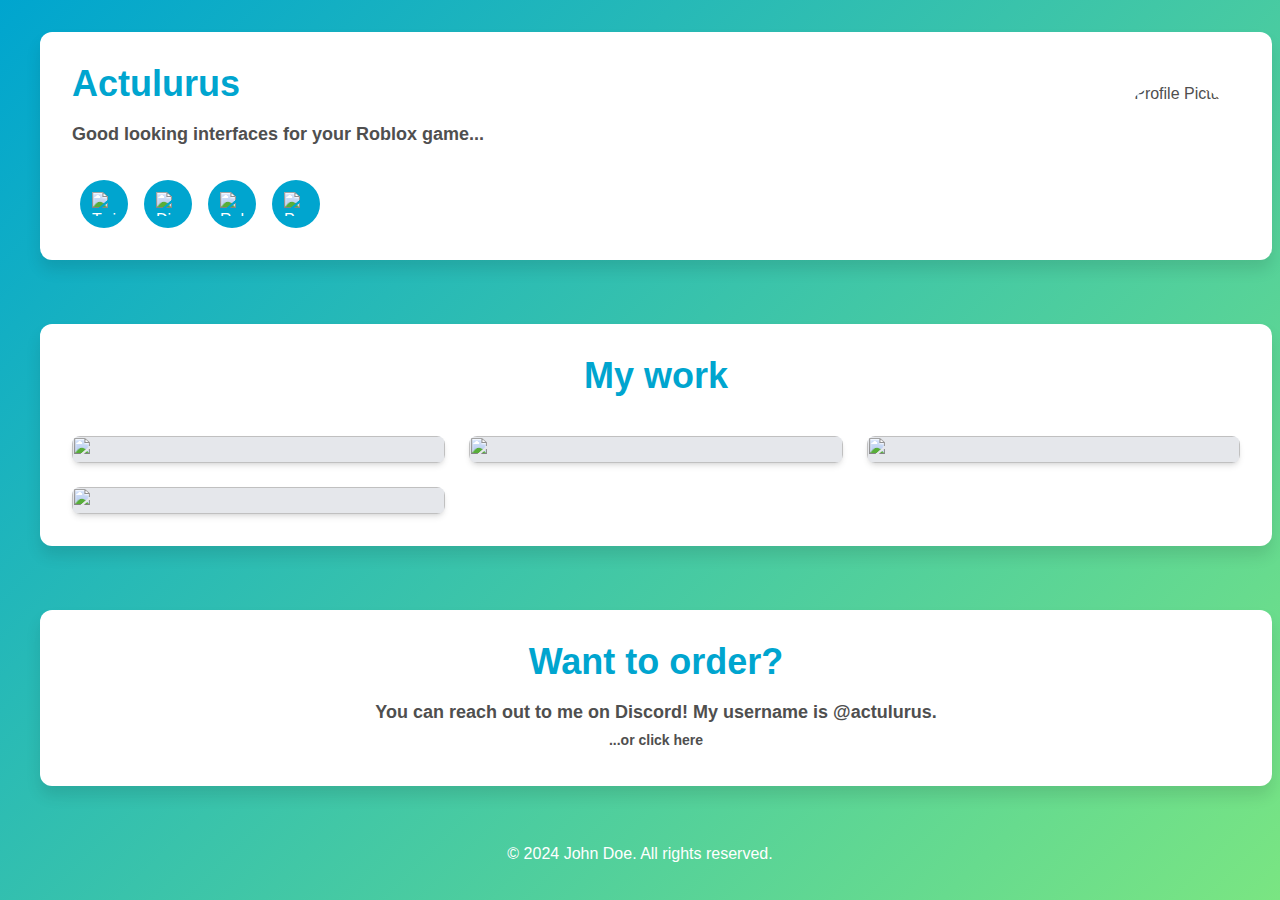
==== src/index.html @ dd12623c "More dynamic grid" ====
<!DOCTYPE html>
<html lang="en">

<head>
    <meta charset="UTF-8">
    <meta name="viewport" content="width=device-width, initial-scale=1.0">
    <title>UI Designer Portfolio</title>
    <!-- <link href="https://cdn.jsdelivr.net/npm/tailwindcss@2.2.19/dist/tailwind.min.css" rel="stylesheet"> -->
    <link href="output.css" rel="stylesheet">
    <style>
        :root {
            --primary-color: #00A5CF;
            --secondary-color: #7AE582;
            --text-color: #4f4f4f;
            --accent-color: #004E64;
        }

        body {
            background: linear-gradient(135deg, var(--primary-color), var(--secondary-color));
            color: var(--text-color);
            font-family: 'Inter', sans-serif;
        }

        .primary-text {
            color: var(--primary-color);
        }

        .secondary-text {
            color: var(--secondary-color);
        }

        .accent-text {
            color: var(--accent-color);
        }

        .card {
            background-color: #fff;
            border-radius: 0.75rem;
            box-shadow: 0 10px 15px rgba(0, 0, 0, 0.1);
            padding: 2rem;
            margin: 1rem;
            width: 100%;
        }

        .card-header {
            margin-bottom: 1rem;
        }

        .bg-primary {
            background-color: var(--primary-color);
        }

        .bg-secondary {
            background-color: var(--secondary-color);
        }

        .bg-accent {
            background-color: var(--accent-color);
        }

        .social-btn {
            background-color: var(--primary-color);
            color: #fff;
            transition: background-color 0.3s ease;
        }

        .social-btn:hover {
            background-color: var(--secondary-color);
        }
    </style>
</head>

<body class="bg-fixed bg-cover bg-center">
    <!-- About Section -->
    <section id="about" class="py-4">
        <div class="container mx-auto px-6 text-center">
            <div class="card mx-auto w-4xl flex items-center">
                <div class="text-left flex-1">
                    <h2 class="text-4xl font-semibold mb-4 primary-text">Actulurus</h2>
                    <p class="text-lg font-bold">Good looking interfaces for your Roblox game...</p>
                    <div class="mt-8 flex">
                        <a href="https://x.com/notactulurus"
                            class="social-btn w-12 h-12 rounded-full flex items-center justify-center mx-2 bg-blue-400">
                            <img src="https://upload.wikimedia.org/wikipedia/commons/thumb/c/ce/X_logo_2023.svg/640px-X_logo_2023.svg.png"
                                alt="Twitter" class="w-6 h-6">
                        </a>
                        <a href="https://discordapp.com/users/853300741699796992"
                            class="social-btn w-12 h-12 rounded-full flex items-center justify-center mx-2 bg-indigo-600">
                            <img src="https://www.svgrepo.com/show/330307/discord.svg" alt="Discord" class="w-6 h-6">
                        </a>
                        <a href="https://www.roblox.com/users/542263336/profile"
                            class="social-btn w-12 h-12 rounded-full flex items-center justify-center mx-2 bg-red-500">
                            <img src="https://upload.wikimedia.org/wikipedia/commons/thumb/3/3a/Roblox_player_icon_black.svg/267px-Roblox_player_icon_black.svg.png?20230504121110"
                                alt="Roblox" class="w-6 h-6">
                        </a>
                        <a href="https://www.paypal.com/yourprofile"
                            class="social-btn w-12 h-12 rounded-full flex items-center justify-center mx-2 bg-blue-500">
                            <img src="https://www.svgrepo.com/show/333580/paypal.svg" alt="PayPal" class="w-6 h-6">
                        </a>
                    </div>
                </div>
                <div class="flex-shrink-0 ml-6">
                    <img src="https://picsum.photos/200" alt="Profile Picture"
                        class="w-32 h-32 object-cover rounded-full">
                </div>
            </div>
        </div>
    </section>

    <!-- Portfolio Section -->
    <section id="portfolio" class="py-4">
        <div class="container mx-auto px-6 text-center">
            <div class="card mx-auto w-6xl">
                <h2 class="text-4xl font-semibold text-center mb-10 primary-text">My work</h2>
                <div class="grid grid-cols-1 md:grid-cols-2 lg:grid-cols-3 gap-6">
                    <div class="bg-gray-200 rounded-lg shadow-md overflow-hidden">
                        <img src="https://picsum.photos/1920/1080"
                            class="w-full object-cover object-center h-48 md:h-full rounded-lg">
                    </div>
                    <div class="bg-gray-200 rounded-lg shadow-md overflow-hidden">
                        <img src="https://picsum.photos/1920/1080"
                            class="w-full object-cover object-center h-48 md:h-full rounded-lg">
                    </div>
                    <div class="bg-gray-200 rounded-lg shadow-md overflow-hidden">
                        <img src="https://picsum.photos/1920/1080"
                            class="w-full object-cover object-center h-48 md:h-full rounded-lg">
                    </div>
                    <div class="bg-gray-200 rounded-lg shadow-md overflow-hidden">
                        <img src="https://picsum.photos/1920/1080"
                            class="w-full object-cover object-center h-48 md:h-full rounded-lg">
                    </div>

                </div>
            </div>
        </div>
    </section>

    <!-- Contact Section (Coming soon) -->
    <!-- <section id="contact" class="py-4">
        <div class="container mx-auto px-6 text-center">
            <div class="card mx-auto w-4xl">
                <h2 class="text-4xl font-semibold mb-4 primary-text">Make an order</h2>
                <p class="text-lg font-bold mb-1">Fill out this very short form and I will reach out to you on Discord!
                </p>
                <p class="text-md font-semibold mb-10">Please be patient as it might take a while for me to respond.</p>
                <form class="max-w-lg mx-auto">
                    <div class="mb-4">
                        <label for="email" class="block text-gray-600 mb-2">Discord username</label>
                        <input type="email" id="email"
                            class="w-full p-3 bg-gray-100 rounded-lg border border-gray-300 focus:outline-none focus:border-gray-500"
                            placeholder="@yourusername">
                    </div>
                    <div class="mb-4">
                        <label for="message" class="block text-gray-600 mb-2">Message</label>
                        <textarea id="message"
                            class="w-full p-3 bg-gray-100 rounded-lg border border-gray-300 focus:outline-none focus:border-gray-500"
                            placeholder="8 frames for a simulator game"></textarea>
                    </div>
                    <div class="mb-4">
                        <label for="budget" class="block text-gray-600 mb-2">Max budget ($)</label>
                        <input type="range" id="budget" name="budget" min="15" max="500" value="50" class="w-full">
                        <div class="flex justify-between text-gray-600 mt-2">
                            <span>$15</span>
                            <span id="budgetValue">$50 USD</span>
                            <span>$500</span>
                        </div>
                    </div>
                    <button type="submit"
                        class="w-full bg-primary text-white py-3 rounded-lg hover:bg-blue-700 focus:outline-none">Submit</button>
                </form>
            </div>
        </div>
    </section> -->

    <!-- Temporary contact section -->
    <section id="contact" class="py-4">
        <a href="https://discordapp.com/users/853300741699796992">
            <div class="container mx-auto px-6 text-center">
                <div class="card mx-auto w-4xl">
                    <h2 class="text-4xl font-semibold mb-4 primary-text">Want to order?</h2>
                    <p class="text-lg font-bold mb-1">You can reach out to me on Discord! My username is @actulurus.</p>
                    <p class="text-sm font-bold mb-1">...or click here</p>
                </div>
            </div>
        </a>
    </section>

    <script>
        const budgetSlider = document.getElementById('budget');
        const budgetValue = document.getElementById('budgetValue');

        function updateValue(slider) {
            let n = new Intl.NumberFormat().format(Math.floor((slider.value / 0.0035) / 0.7));
            let res = n.slice(0, 9).concat(n.slice(10, 12));

            budgetValue.textContent = `\$${slider.value} USD or ${res} R$ (tax incl.)`;
        }

        // Set initial value
        updateValue(budgetSlider);

        // Update value when slider changes
        budgetSlider.addEventListener('input', function () {
            updateValue(this);
        });
    </script>

    <!-- Footer -->
    <footer class="py-6">
        <div class="container mx-auto px-6 text-center">
            <p class="text-white">&copy; 2024 John Doe. All rights reserved.</p>
        </div>
    </footer>
</body>

</html>
---- src/output.css ----
/*
! tailwindcss v3.4.4 | MIT License | https://tailwindcss.com
*/

/*
1. Prevent padding and border from affecting element width. (https://github.com/mozdevs/cssremedy/issues/4)
2. Allow adding a border to an element by just adding a border-width. (https://github.com/tailwindcss/tailwindcss/pull/116)
*/

*,
::before,
::after {
  box-sizing: border-box;
  /* 1 */
  border-width: 0;
  /* 2 */
  border-style: solid;
  /* 2 */
  border-color: #e5e7eb;
  /* 2 */
}

::before,
::after {
  --tw-content: '';
}

/*
1. Use a consistent sensible line-height in all browsers.
2. Prevent adjustments of font size after orientation changes in iOS.
3. Use a more readable tab size.
4. Use the user's configured `sans` font-family by default.
5. Use the user's configured `sans` font-feature-settings by default.
6. Use the user's configured `sans` font-variation-settings by default.
7. Disable tap highlights on iOS
*/

html,
:host {
  line-height: 1.5;
  /* 1 */
  -webkit-text-size-adjust: 100%;
  /* 2 */
  -moz-tab-size: 4;
  /* 3 */
  -o-tab-size: 4;
     tab-size: 4;
  /* 3 */
  font-family: ui-sans-serif, system-ui, sans-serif, "Apple Color Emoji", "Segoe UI Emoji", "Segoe UI Symbol", "Noto Color Emoji";
  /* 4 */
  font-feature-settings: normal;
  /* 5 */
  font-variation-settings: normal;
  /* 6 */
  -webkit-tap-highlight-color: transparent;
  /* 7 */
}

/*
1. Remove the margin in all browsers.
2. Inherit line-height from `html` so users can set them as a class directly on the `html` element.
*/

body {
  margin: 0;
  /* 1 */
  line-height: inherit;
  /* 2 */
}

/*
1. Add the correct height in Firefox.
2. Correct the inheritance of border color in Firefox. (https://bugzilla.mozilla.org/show_bug.cgi?id=190655)
3. Ensure horizontal rules are visible by default.
*/

hr {
  height: 0;
  /* 1 */
  color: inherit;
  /* 2 */
  border-top-width: 1px;
  /* 3 */
}

/*
Add the correct text decoration in Chrome, Edge, and Safari.
*/

abbr:where([title]) {
  -webkit-text-decoration: underline dotted;
          text-decoration: underline dotted;
}

/*
Remove the default font size and weight for headings.
*/

h1,
h2,
h3,
h4,
h5,
h6 {
  font-size: inherit;
  font-weight: inherit;
}

/*
Reset links to optimize for opt-in styling instead of opt-out.
*/

a {
  color: inherit;
  text-decoration: inherit;
}

/*
Add the correct font weight in Edge and Safari.
*/

b,
strong {
  font-weight: bolder;
}

/*
1. Use the user's configured `mono` font-family by default.
2. Use the user's configured `mono` font-feature-settings by default.
3. Use the user's configured `mono` font-variation-settings by default.
4. Correct the odd `em` font sizing in all browsers.
*/

code,
kbd,
samp,
pre {
  font-family: ui-monospace, SFMono-Regular, Menlo, Monaco, Consolas, "Liberation Mono", "Courier New", monospace;
  /* 1 */
  font-feature-settings: normal;
  /* 2 */
  font-variation-settings: normal;
  /* 3 */
  font-size: 1em;
  /* 4 */
}

/*
Add the correct font size in all browsers.
*/

small {
  font-size: 80%;
}

/*
Prevent `sub` and `sup` elements from affecting the line height in all browsers.
*/

sub,
sup {
  font-size: 75%;
  line-height: 0;
  position: relative;
  vertical-align: baseline;
}

sub {
  bottom: -0.25em;
}

sup {
  top: -0.5em;
}

/*
1. Remove text indentation from table contents in Chrome and Safari. (https://bugs.chromium.org/p/chromium/issues/detail?id=999088, https://bugs.webkit.org/show_bug.cgi?id=201297)
2. Correct table border color inheritance in all Chrome and Safari. (https://bugs.chromium.org/p/chromium/issues/detail?id=935729, https://bugs.webkit.org/show_bug.cgi?id=195016)
3. Remove gaps between table borders by default.
*/

table {
  text-indent: 0;
  /* 1 */
  border-color: inherit;
  /* 2 */
  border-collapse: collapse;
  /* 3 */
}

/*
1. Change the font styles in all browsers.
2. Remove the margin in Firefox and Safari.
3. Remove default padding in all browsers.
*/

button,
input,
optgroup,
select,
textarea {
  font-family: inherit;
  /* 1 */
  font-feature-settings: inherit;
  /* 1 */
  font-variation-settings: inherit;
  /* 1 */
  font-size: 100%;
  /* 1 */
  font-weight: inherit;
  /* 1 */
  line-height: inherit;
  /* 1 */
  letter-spacing: inherit;
  /* 1 */
  color: inherit;
  /* 1 */
  margin: 0;
  /* 2 */
  padding: 0;
  /* 3 */
}

/*
Remove the inheritance of text transform in Edge and Firefox.
*/

button,
select {
  text-transform: none;
}

/*
1. Correct the inability to style clickable types in iOS and Safari.
2. Remove default button styles.
*/

button,
input:where([type='button']),
input:where([type='reset']),
input:where([type='submit']) {
  -webkit-appearance: button;
  /* 1 */
  background-color: transparent;
  /* 2 */
  background-image: none;
  /* 2 */
}

/*
Use the modern Firefox focus style for all focusable elements.
*/

:-moz-focusring {
  outline: auto;
}

/*
Remove the additional `:invalid` styles in Firefox. (https://github.com/mozilla/gecko-dev/blob/2f9eacd9d3d995c937b4251a5557d95d494c9be1/layout/style/res/forms.css#L728-L737)
*/

:-moz-ui-invalid {
  box-shadow: none;
}

/*
Add the correct vertical alignment in Chrome and Firefox.
*/

progress {
  vertical-align: baseline;
}

/*
Correct the cursor style of increment and decrement buttons in Safari.
*/

::-webkit-inner-spin-button,
::-webkit-outer-spin-button {
  height: auto;
}

/*
1. Correct the odd appearance in Chrome and Safari.
2. Correct the outline style in Safari.
*/

[type='search'] {
  -webkit-appearance: textfield;
  /* 1 */
  outline-offset: -2px;
  /* 2 */
}

/*
Remove the inner padding in Chrome and Safari on macOS.
*/

::-webkit-search-decoration {
  -webkit-appearance: none;
}

/*
1. Correct the inability to style clickable types in iOS and Safari.
2. Change font properties to `inherit` in Safari.
*/

::-webkit-file-upload-button {
  -webkit-appearance: button;
  /* 1 */
  font: inherit;
  /* 2 */
}

/*
Add the correct display in Chrome and Safari.
*/

summary {
  display: list-item;
}

/*
Removes the default spacing and border for appropriate elements.
*/

blockquote,
dl,
dd,
h1,
h2,
h3,
h4,
h5,
h6,
hr,
figure,
p,
pre {
  margin: 0;
}

fieldset {
  margin: 0;
  padding: 0;
}

legend {
  padding: 0;
}

ol,
ul,
menu {
  list-style: none;
  margin: 0;
  padding: 0;
}

/*
Reset default styling for dialogs.
*/

dialog {
  padding: 0;
}

/*
Prevent resizing textareas horizontally by default.
*/

textarea {
  resize: vertical;
}

/*
1. Reset the default placeholder opacity in Firefox. (https://github.com/tailwindlabs/tailwindcss/issues/3300)
2. Set the default placeholder color to the user's configured gray 400 color.
*/

input::-moz-placeholder, textarea::-moz-placeholder {
  opacity: 1;
  /* 1 */
  color: #9ca3af;
  /* 2 */
}

input::placeholder,
textarea::placeholder {
  opacity: 1;
  /* 1 */
  color: #9ca3af;
  /* 2 */
}

/*
Set the default cursor for buttons.
*/

button,
[role="button"] {
  cursor: pointer;
}

/*
Make sure disabled buttons don't get the pointer cursor.
*/

:disabled {
  cursor: default;
}

/*
1. Make replaced elements `display: block` by default. (https://github.com/mozdevs/cssremedy/issues/14)
2. Add `vertical-align: middle` to align replaced elements more sensibly by default. (https://github.com/jensimmons/cssremedy/issues/14#issuecomment-634934210)
   This can trigger a poorly considered lint error in some tools but is included by design.
*/

img,
svg,
video,
canvas,
audio,
iframe,
embed,
object {
  display: block;
  /* 1 */
  vertical-align: middle;
  /* 2 */
}

/*
Constrain images and videos to the parent width and preserve their intrinsic aspect ratio. (https://github.com/mozdevs/cssremedy/issues/14)
*/

img,
video {
  max-width: 100%;
  height: auto;
}

/* Make elements with the HTML hidden attribute stay hidden by default */

[hidden] {
  display: none;
}

*, ::before, ::after {
  --tw-border-spacing-x: 0;
  --tw-border-spacing-y: 0;
  --tw-translate-x: 0;
  --tw-translate-y: 0;
  --tw-rotate: 0;
  --tw-skew-x: 0;
  --tw-skew-y: 0;
  --tw-scale-x: 1;
  --tw-scale-y: 1;
  --tw-pan-x:  ;
  --tw-pan-y:  ;
  --tw-pinch-zoom:  ;
  --tw-scroll-snap-strictness: proximity;
  --tw-gradient-from-position:  ;
  --tw-gradient-via-position:  ;
  --tw-gradient-to-position:  ;
  --tw-ordinal:  ;
  --tw-slashed-zero:  ;
  --tw-numeric-figure:  ;
  --tw-numeric-spacing:  ;
  --tw-numeric-fraction:  ;
  --tw-ring-inset:  ;
  --tw-ring-offset-width: 0px;
  --tw-ring-offset-color: #fff;
  --tw-ring-color: rgb(59 130 246 / 0.5);
  --tw-ring-offset-shadow: 0 0 #0000;
  --tw-ring-shadow: 0 0 #0000;
  --tw-shadow: 0 0 #0000;
  --tw-shadow-colored: 0 0 #0000;
  --tw-blur:  ;
  --tw-brightness:  ;
  --tw-contrast:  ;
  --tw-grayscale:  ;
  --tw-hue-rotate:  ;
  --tw-invert:  ;
  --tw-saturate:  ;
  --tw-sepia:  ;
  --tw-drop-shadow:  ;
  --tw-backdrop-blur:  ;
  --tw-backdrop-brightness:  ;
  --tw-backdrop-contrast:  ;
  --tw-backdrop-grayscale:  ;
  --tw-backdrop-hue-rotate:  ;
  --tw-backdrop-invert:  ;
  --tw-backdrop-opacity:  ;
  --tw-backdrop-saturate:  ;
  --tw-backdrop-sepia:  ;
  --tw-contain-size:  ;
  --tw-contain-layout:  ;
  --tw-contain-paint:  ;
  --tw-contain-style:  ;
}

::backdrop {
  --tw-border-spacing-x: 0;
  --tw-border-spacing-y: 0;
  --tw-translate-x: 0;
  --tw-translate-y: 0;
  --tw-rotate: 0;
  --tw-skew-x: 0;
  --tw-skew-y: 0;
  --tw-scale-x: 1;
  --tw-scale-y: 1;
  --tw-pan-x:  ;
  --tw-pan-y:  ;
  --tw-pinch-zoom:  ;
  --tw-scroll-snap-strictness: proximity;
  --tw-gradient-from-position:  ;
  --tw-gradient-via-position:  ;
  --tw-gradient-to-position:  ;
  --tw-ordinal:  ;
  --tw-slashed-zero:  ;
  --tw-numeric-figure:  ;
  --tw-numeric-spacing:  ;
  --tw-numeric-fraction:  ;
  --tw-ring-inset:  ;
  --tw-ring-offset-width: 0px;
  --tw-ring-offset-color: #fff;
  --tw-ring-color: rgb(59 130 246 / 0.5);
  --tw-ring-offset-shadow: 0 0 #0000;
  --tw-ring-shadow: 0 0 #0000;
  --tw-shadow: 0 0 #0000;
  --tw-shadow-colored: 0 0 #0000;
  --tw-blur:  ;
  --tw-brightness:  ;
  --tw-contrast:  ;
  --tw-grayscale:  ;
  --tw-hue-rotate:  ;
  --tw-invert:  ;
  --tw-saturate:  ;
  --tw-sepia:  ;
  --tw-drop-shadow:  ;
  --tw-backdrop-blur:  ;
  --tw-backdrop-brightness:  ;
  --tw-backdrop-contrast:  ;
  --tw-backdrop-grayscale:  ;
  --tw-backdrop-hue-rotate:  ;
  --tw-backdrop-invert:  ;
  --tw-backdrop-opacity:  ;
  --tw-backdrop-saturate:  ;
  --tw-backdrop-sepia:  ;
  --tw-contain-size:  ;
  --tw-contain-layout:  ;
  --tw-contain-paint:  ;
  --tw-contain-style:  ;
}

.container {
  width: 100%;
}

@media (min-width: 640px) {
  .container {
    max-width: 640px;
  }
}

@media (min-width: 768px) {
  .container {
    max-width: 768px;
  }
}

@media (min-width: 1024px) {
  .container {
    max-width: 1024px;
  }
}

@media (min-width: 1280px) {
  .container {
    max-width: 1280px;
  }
}

@media (min-width: 1536px) {
  .container {
    max-width: 1536px;
  }
}

.mx-2 {
  margin-left: 0.5rem;
  margin-right: 0.5rem;
}

.mx-auto {
  margin-left: auto;
  margin-right: auto;
}

.mb-1 {
  margin-bottom: 0.25rem;
}

.mb-10 {
  margin-bottom: 2.5rem;
}

.mb-2 {
  margin-bottom: 0.5rem;
}

.mb-4 {
  margin-bottom: 1rem;
}

.ml-6 {
  margin-left: 1.5rem;
}

.mt-2 {
  margin-top: 0.5rem;
}

.mt-8 {
  margin-top: 2rem;
}

.block {
  display: block;
}

.flex {
  display: flex;
}

.grid {
  display: grid;
}

.h-12 {
  height: 3rem;
}

.h-32 {
  height: 8rem;
}

.h-48 {
  height: 12rem;
}

.h-6 {
  height: 1.5rem;
}

.w-12 {
  width: 3rem;
}

.w-32 {
  width: 8rem;
}

.w-6 {
  width: 1.5rem;
}

.w-full {
  width: 100%;
}

.max-w-lg {
  max-width: 32rem;
}

.flex-1 {
  flex: 1 1 0%;
}

.flex-shrink-0 {
  flex-shrink: 0;
}

.grid-cols-1 {
  grid-template-columns: repeat(1, minmax(0, 1fr));
}

.grid-cols-2 {
  grid-template-columns: repeat(2, minmax(0, 1fr));
}

.items-center {
  align-items: center;
}

.justify-center {
  justify-content: center;
}

.justify-between {
  justify-content: space-between;
}

.gap-6 {
  gap: 1.5rem;
}

.overflow-hidden {
  overflow: hidden;
}

.rounded-full {
  border-radius: 9999px;
}

.rounded-lg {
  border-radius: 0.5rem;
}

.border {
  border-width: 1px;
}

.border-gray-300 {
  --tw-border-opacity: 1;
  border-color: rgb(209 213 219 / var(--tw-border-opacity));
}

.bg-blue-400 {
  --tw-bg-opacity: 1;
  background-color: rgb(96 165 250 / var(--tw-bg-opacity));
}

.bg-blue-500 {
  --tw-bg-opacity: 1;
  background-color: rgb(59 130 246 / var(--tw-bg-opacity));
}

.bg-gray-100 {
  --tw-bg-opacity: 1;
  background-color: rgb(243 244 246 / var(--tw-bg-opacity));
}

.bg-gray-200 {
  --tw-bg-opacity: 1;
  background-color: rgb(229 231 235 / var(--tw-bg-opacity));
}

.bg-indigo-600 {
  --tw-bg-opacity: 1;
  background-color: rgb(79 70 229 / var(--tw-bg-opacity));
}

.bg-red-500 {
  --tw-bg-opacity: 1;
  background-color: rgb(239 68 68 / var(--tw-bg-opacity));
}

.bg-cover {
  background-size: cover;
}

.bg-fixed {
  background-attachment: fixed;
}

.bg-center {
  background-position: center;
}

.object-cover {
  -o-object-fit: cover;
     object-fit: cover;
}

.object-center {
  -o-object-position: center;
     object-position: center;
}

.p-3 {
  padding: 0.75rem;
}

.px-6 {
  padding-left: 1.5rem;
  padding-right: 1.5rem;
}

.py-3 {
  padding-top: 0.75rem;
  padding-bottom: 0.75rem;
}

.py-4 {
  padding-top: 1rem;
  padding-bottom: 1rem;
}

.py-6 {
  padding-top: 1.5rem;
  padding-bottom: 1.5rem;
}

.text-left {
  text-align: left;
}

.text-center {
  text-align: center;
}

.text-4xl {
  font-size: 2.25rem;
  line-height: 2.5rem;
}

.text-lg {
  font-size: 1.125rem;
  line-height: 1.75rem;
}

.text-sm {
  font-size: 0.875rem;
  line-height: 1.25rem;
}

.font-bold {
  font-weight: 700;
}

.font-semibold {
  font-weight: 600;
}

.text-gray-600 {
  --tw-text-opacity: 1;
  color: rgb(75 85 99 / var(--tw-text-opacity));
}

.text-white {
  --tw-text-opacity: 1;
  color: rgb(255 255 255 / var(--tw-text-opacity));
}

.shadow-md {
  --tw-shadow: 0 4px 6px -1px rgb(0 0 0 / 0.1), 0 2px 4px -2px rgb(0 0 0 / 0.1);
  --tw-shadow-colored: 0 4px 6px -1px var(--tw-shadow-color), 0 2px 4px -2px var(--tw-shadow-color);
  box-shadow: var(--tw-ring-offset-shadow, 0 0 #0000), var(--tw-ring-shadow, 0 0 #0000), var(--tw-shadow);
}

.transition {
  transition-property: color, background-color, border-color, text-decoration-color, fill, stroke, opacity, box-shadow, transform, filter, -webkit-backdrop-filter;
  transition-property: color, background-color, border-color, text-decoration-color, fill, stroke, opacity, box-shadow, transform, filter, backdrop-filter;
  transition-property: color, background-color, border-color, text-decoration-color, fill, stroke, opacity, box-shadow, transform, filter, backdrop-filter, -webkit-backdrop-filter;
  transition-timing-function: cubic-bezier(0.4, 0, 0.2, 1);
  transition-duration: 150ms;
}

.hover\:bg-blue-700:hover {
  --tw-bg-opacity: 1;
  background-color: rgb(29 78 216 / var(--tw-bg-opacity));
}

.focus\:border-gray-500:focus {
  --tw-border-opacity: 1;
  border-color: rgb(107 114 128 / var(--tw-border-opacity));
}

.focus\:outline-none:focus {
  outline: 2px solid transparent;
  outline-offset: 2px;
}

@media (min-width: 768px) {
  .md\:h-full {
    height: 100%;
  }

  .md\:grid-cols-2 {
    grid-template-columns: repeat(2, minmax(0, 1fr));
  }
}

@media (min-width: 1024px) {
  .lg\:grid-cols-4 {
    grid-template-columns: repeat(4, minmax(0, 1fr));
  }

  .lg\:grid-cols-3 {
    grid-template-columns: repeat(3, minmax(0, 1fr));
  }
}
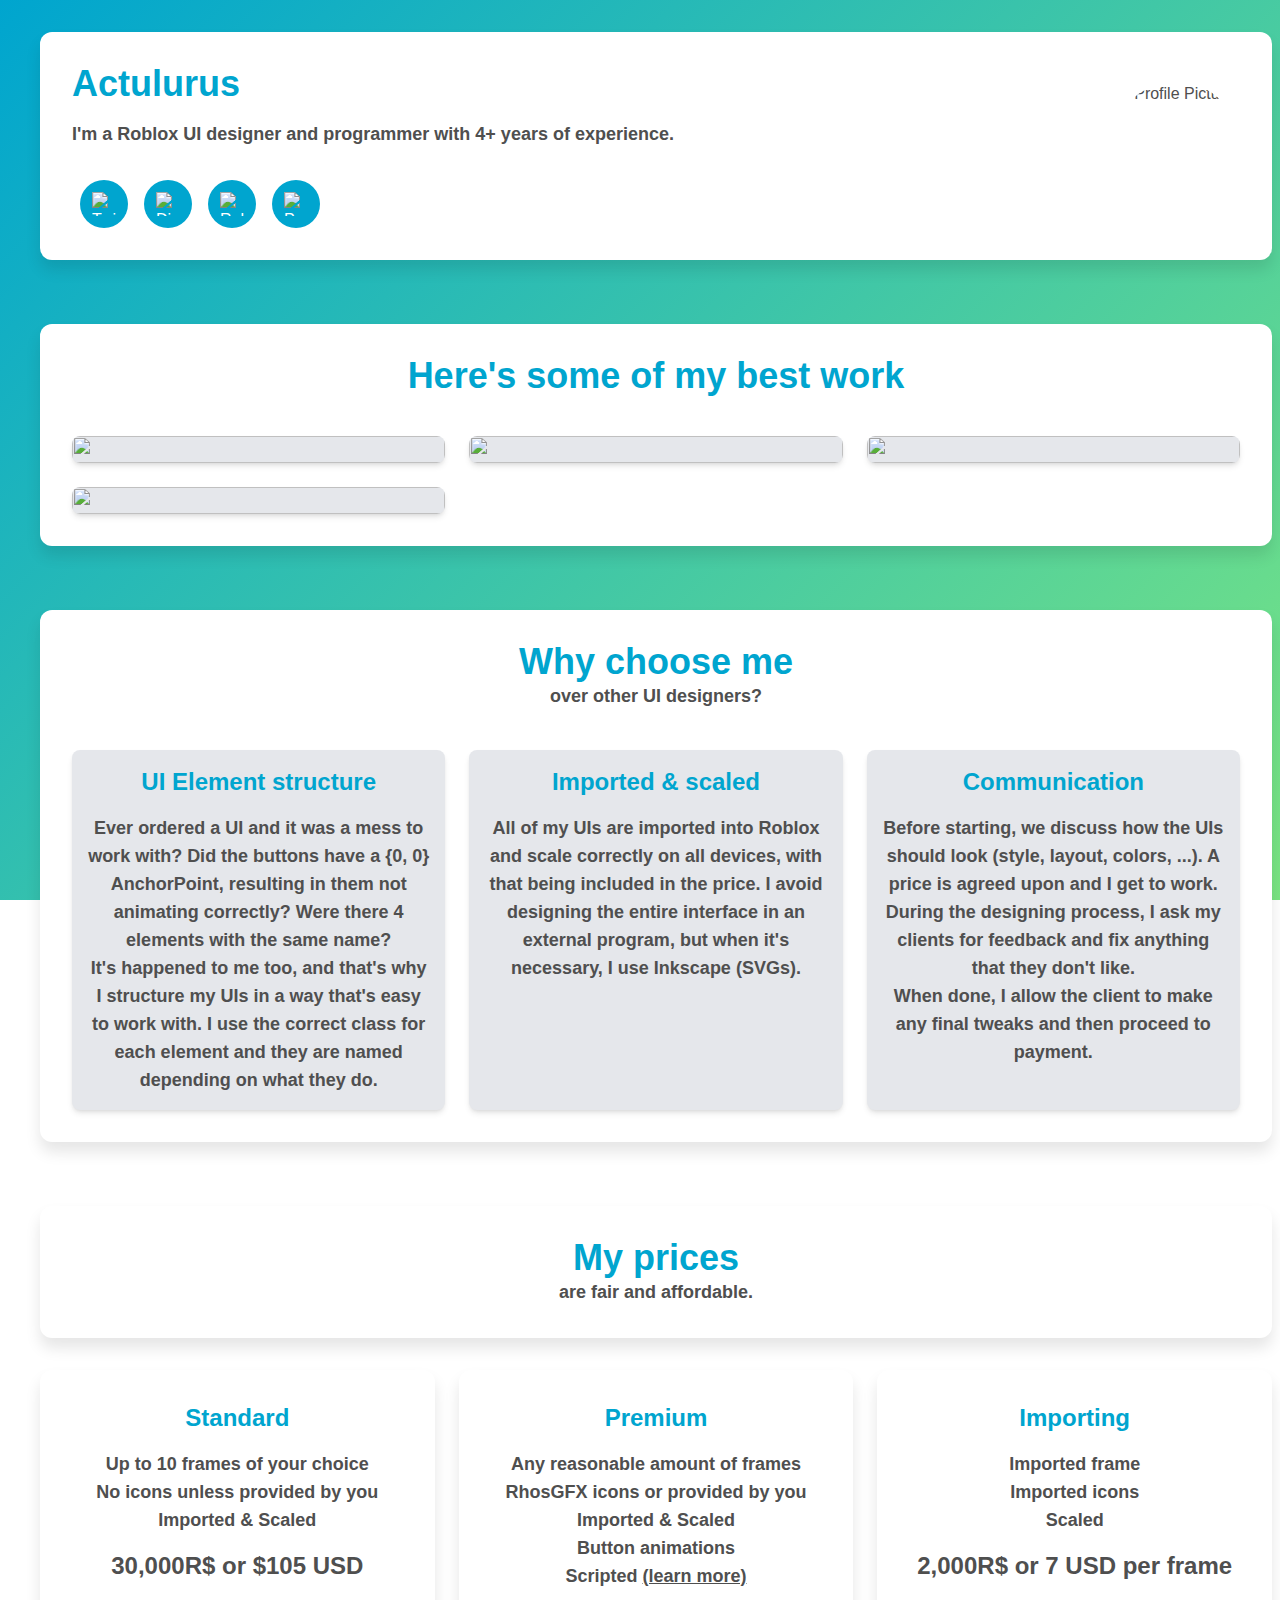
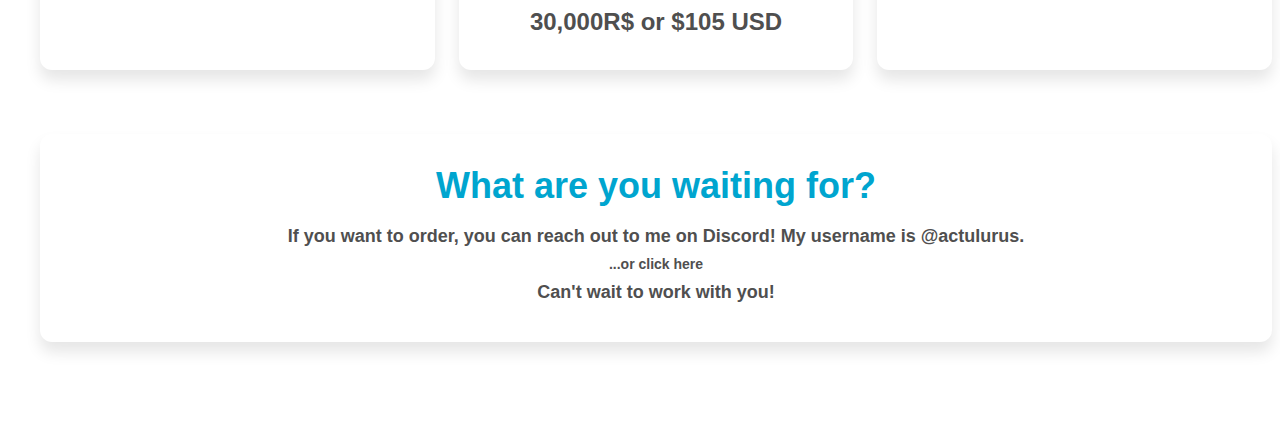
==== commit af4297fd: "added price list, refactored multiple parts of the site" ====
--- a/src/index.html
+++ b/src/index.html
@@ -4,7 +4,7 @@
 <head>
     <meta charset="UTF-8">
     <meta name="viewport" content="width=device-width, initial-scale=1.0">
-    <title>UI Designer Portfolio</title>
+    <title>Actulurus - Portfolio</title>
     <!-- <link href="https://cdn.jsdelivr.net/npm/tailwindcss@2.2.19/dist/tailwind.min.css" rel="stylesheet"> -->
     <link href="output.css" rel="stylesheet">
     <style>
@@ -77,7 +77,8 @@
             <div class="card mx-auto w-4xl flex items-center">
                 <div class="text-left flex-1">
                     <h2 class="text-4xl font-semibold mb-4 primary-text">Actulurus</h2>
-                    <p class="text-lg font-bold">Good looking interfaces for your Roblox game...</p>
+                    <p class="text-lg font-bold">I'm a Roblox UI designer and programmer with 4+ years of experience.
+                    </p>
                     <div class="mt-8 flex">
                         <a href="https://x.com/notactulurus"
                             class="social-btn w-12 h-12 rounded-full flex items-center justify-center mx-2 bg-blue-400">
@@ -111,7 +112,7 @@
     <section id="portfolio" class="py-4">
         <div class="container mx-auto px-6 text-center">
             <div class="card mx-auto w-6xl">
-                <h2 class="text-4xl font-semibold text-center mb-10 primary-text">My work</h2>
+                <h2 class="text-4xl font-semibold text-center mb-10 primary-text">Here's some of my best work</h2>
                 <div class="grid grid-cols-1 md:grid-cols-2 lg:grid-cols-3 gap-6">
                     <div class="bg-gray-200 rounded-lg shadow-md overflow-hidden">
                         <img src="https://picsum.photos/1920/1080"
@@ -133,6 +134,83 @@
                 </div>
             </div>
         </div>
+    </section>
+
+    <section id="why_me" class="py-4">
+        <div class="container mx-auto px-6 text-center">
+            <div class="card mx-auto w-6xl">
+                <h2 class="text-4xl font-semibold text-center primary-text">Why choose me</h2>
+                <p class="text-lg font-bold mb-10">over other UI designers?</p>
+
+                <div class="grid grid-cols-1 lg:grid-cols-3 gap-6">
+                    <div class="bg-gray-200 rounded-lg shadow-md overflow-hidden p-4">
+                        <h3 class="text-2xl font-semibold text-center mb-4 primary-text">UI Element structure</h3>
+                        <!-- <p class="text-lg font-bold text-center">I have a lot of experience in scripting on Roblox, so <b>I know how to structure the UI</b> in a way that's easy to then animate and code. I use the correct class for each element and they are named depending on what they do.</p> -->
+                        <p class="text-lg font-bold text-center">
+                            Ever ordered a UI and it was a mess to work with? Did the buttons have a {0, 0} AnchorPoint,
+                            resulting in them not animating correctly? Were there 4 elements with the same name?<br>
+                            It's happened to me too, and that's why I structure my UIs in a way that's easy to work
+                            with. I use the correct class for each element and they are named depending on what they do.
+                        </p>
+                        </p>
+                    </div>
+                    <div class="bg-gray-200 rounded-lg shadow-md overflow-hidden p-4">
+                        <h3 class="text-2xl font-semibold text-center mb-4 primary-text">Imported & scaled</h3>
+                        <p class="text-lg font-bold text-center">All of my UIs are <b>imported into Roblox and scale
+                                correctly</b> on all devices, with that being included in the price. I avoid designing
+                            the entire interface in an external program, but when it's necessary, I use Inkscape (SVGs).
+                        </p>
+                    </div>
+                    <div class="bg-gray-200 rounded-lg shadow-md overflow-hidden p-4">
+                        <h3 class="text-2xl font-semibold text-center mb-4 primary-text">Communication</h3>
+                        <p class="text-lg font-bold text-center">
+                            Before starting, we discuss how the UIs should look (style, layout, colors, ...). A price is
+                            agreed upon and I get to work.<br>
+                            During the designing process, I ask my clients for feedback and fix anything that they don't
+                            like.<br>
+                            When done, I allow the client to make any final tweaks and then proceed to payment.<br>
+                        </p>
+                    </div>
+                </div>
+            </div>
+    </section>
+
+    <section id="prices" class="py-4">
+        <div class="container mx-auto px-6 text-center">
+            <div class="card mx-auto w-6xl">
+                <h2 class="text-4xl font-semibold text-center primary-text">My prices</h2>
+                <p class="text-lg font-bold">are fair and affordable.</p>
+                
+            </div>
+        </div>
+
+        <div class="container mx-auto px-6 text-center">
+            <div class="grid grid-cols-1 lg:grid-cols-3 gap-6">
+                <div class="card overflow-hidden p-4">
+                    <h3 class="text-2xl font-semibold text-center mb-4 primary-text">Standard</h3>
+                    <p class="text-lg font-bold text-center">Up to 10 frames of your choice</p>
+                    <p class="text-lg font-bold text-center">No icons unless provided by you</p>
+                    <p class="text-lg font-bold text-center">Imported & Scaled</p>
+                    <p class="text-2xl font-bold text-center mt-4"><b>30,000R$</b> or <b>$105 USD</b></p>
+                </div>
+                <div class="card overflow-hidden p-4">
+                    <h3 class="text-2xl font-semibold text-center mb-4 primary-text">Premium</h3>
+                    <p class="text-lg font-bold text-center">Any reasonable amount of frames</p>
+                    <p class="text-lg font-bold text-center">RhosGFX icons or provided by you</p>
+                    <p class="text-lg font-bold text-center">Imported & Scaled</p>
+                    <p class="text-lg font-bold text-center">Button animations</p>
+                    <p class="text-lg font-bold text-center">Scripted <a href="/scripted" class="underline">(learn more)</a></p>
+
+                    <p class="text-2xl font-bold text-center mt-4"><b>30,000R$</b> or <b>$105 USD</b></p>
+                </div>
+                <div class="card overflow-hidden p-4">
+                    <h3 class="text-2xl font-semibold text-center mb-4 primary-text">Importing</h3>
+                    <p class="text-lg font-bold text-center">Imported frame</p>
+                    <p class="text-lg font-bold text-center">Imported icons</p>
+                    <p class="text-lg font-bold text-center">Scaled</p>
+                    <p class="text-2xl font-bold text-center mt-4"><b>2,000R$</b> or <b>7 USD</b> per frame</p>
+                </div>
+            </div>
     </section>
 
     <!-- Contact Section (Coming soon) -->
@@ -177,15 +255,17 @@
         <a href="https://discordapp.com/users/853300741699796992">
             <div class="container mx-auto px-6 text-center">
                 <div class="card mx-auto w-4xl">
-                    <h2 class="text-4xl font-semibold mb-4 primary-text">Want to order?</h2>
-                    <p class="text-lg font-bold mb-1">You can reach out to me on Discord! My username is @actulurus.</p>
+                    <h2 class="text-4xl font-semibold mb-4 primary-text">What are you waiting for?</h2>
+                    <p class="text-lg font-bold mb-1">If you want to order, you can reach out to me on Discord! My username is @actulurus.</p>
                     <p class="text-sm font-bold mb-1">...or click here</p>
+                    <p class="text-lg font-bold mb-1">Can't wait to work with you!</p>
                 </div>
             </div>
         </a>
     </section>
 
     <script>
+        console.error("New contact section coming soon.")
         const budgetSlider = document.getElementById('budget');
         const budgetValue = document.getElementById('budgetValue');
 
@@ -208,7 +288,7 @@
     <!-- Footer -->
     <footer class="py-6">
         <div class="container mx-auto px-6 text-center">
-            <p class="text-white">&copy; 2024 John Doe. All rights reserved.</p>
+            <p class="text-white">Made with <a href="https://tailwindcss.com">Tailwind</a>.</p>
         </div>
     </footer>
 </body>
--- a/src/output.css
+++ b/src/output.css
@@ -626,6 +626,10 @@
   margin-top: 2rem;
 }
 
+.mt-4 {
+  margin-top: 1rem;
+}
+
 .block {
   display: block;
 }
@@ -684,10 +688,6 @@
 
 .grid-cols-1 {
   grid-template-columns: repeat(1, minmax(0, 1fr));
-}
-
-.grid-cols-2 {
-  grid-template-columns: repeat(2, minmax(0, 1fr));
 }
 
 .items-center {
@@ -783,6 +783,10 @@
   padding: 0.75rem;
 }
 
+.p-4 {
+  padding: 1rem;
+}
+
 .px-6 {
   padding-left: 1.5rem;
   padding-right: 1.5rem;
@@ -811,6 +815,11 @@
   text-align: center;
 }
 
+.text-2xl {
+  font-size: 1.5rem;
+  line-height: 2rem;
+}
+
 .text-4xl {
   font-size: 2.25rem;
   line-height: 2.5rem;
@@ -842,6 +851,10 @@
 .text-white {
   --tw-text-opacity: 1;
   color: rgb(255 255 255 / var(--tw-text-opacity));
+}
+
+.underline {
+  text-decoration-line: underline;
 }
 
 .shadow-md {
@@ -884,10 +897,6 @@
 }
 
 @media (min-width: 1024px) {
-  .lg\:grid-cols-4 {
-    grid-template-columns: repeat(4, minmax(0, 1fr));
-  }
-
   .lg\:grid-cols-3 {
     grid-template-columns: repeat(3, minmax(0, 1fr));
   }
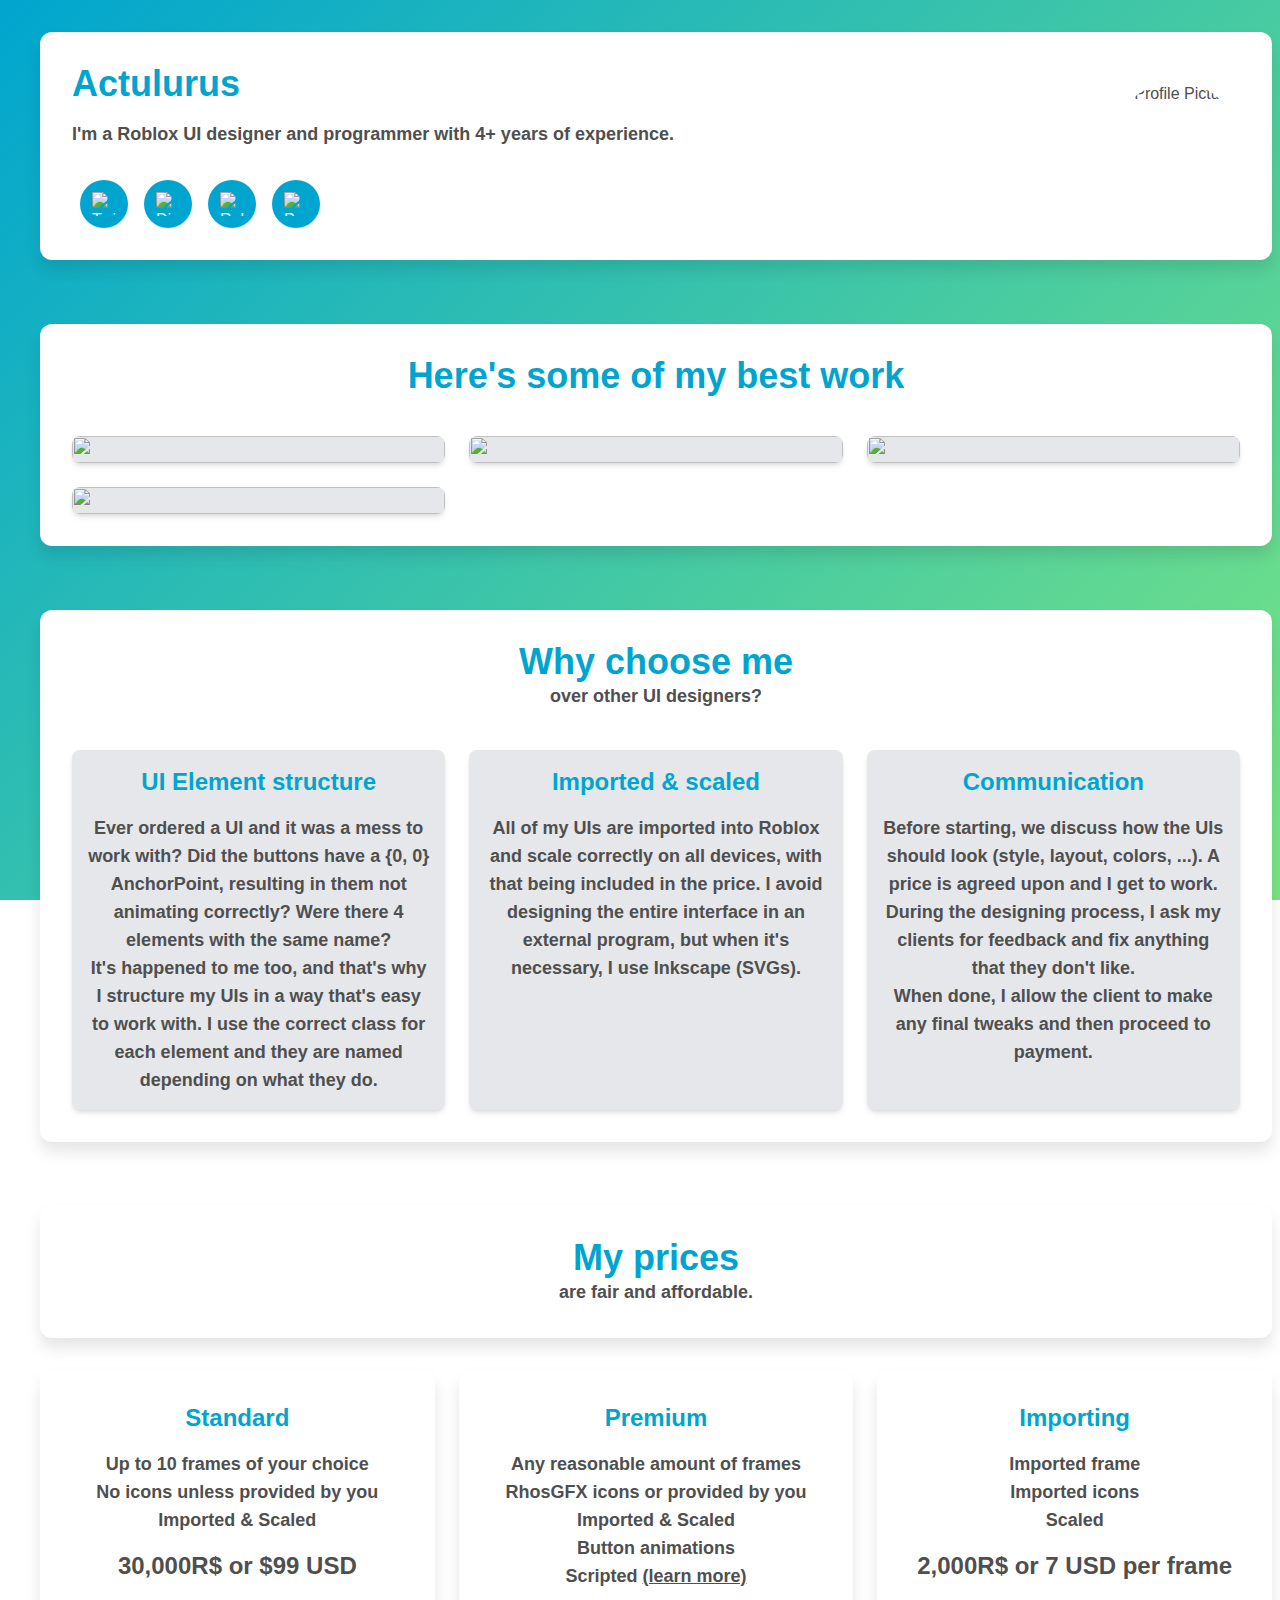
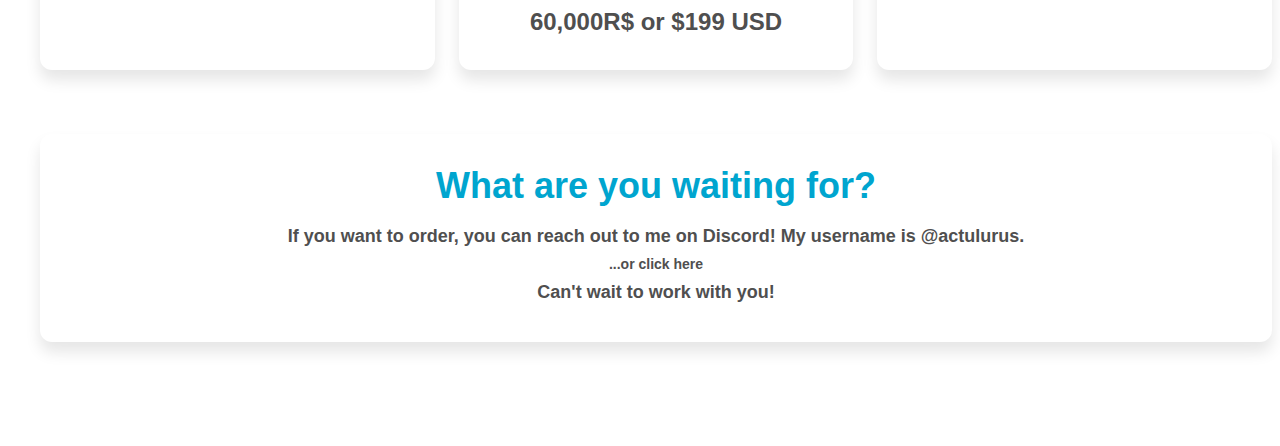
==== commit 80f4a6d3: "changed premium price" ====
--- a/src/index.html
+++ b/src/index.html
@@ -191,7 +191,7 @@
                     <p class="text-lg font-bold text-center">Up to 10 frames of your choice</p>
                     <p class="text-lg font-bold text-center">No icons unless provided by you</p>
                     <p class="text-lg font-bold text-center">Imported & Scaled</p>
-                    <p class="text-2xl font-bold text-center mt-4"><b>30,000R$</b> or <b>$105 USD</b></p>
+                    <p class="text-2xl font-bold text-center mt-4"><b>30,000R$</b> or <b>$99 USD</b></p>
                 </div>
                 <div class="card overflow-hidden p-4">
                     <h3 class="text-2xl font-semibold text-center mb-4 primary-text">Premium</h3>
@@ -199,9 +199,9 @@
                     <p class="text-lg font-bold text-center">RhosGFX icons or provided by you</p>
                     <p class="text-lg font-bold text-center">Imported & Scaled</p>
                     <p class="text-lg font-bold text-center">Button animations</p>
-                    <p class="text-lg font-bold text-center">Scripted <a href="/scripted" class="underline">(learn more)</a></p>
-
-                    <p class="text-2xl font-bold text-center mt-4"><b>30,000R$</b> or <b>$105 USD</b></p>
+                    <p class="text-lg font-bold text-center">Scripted <a href="scripted" class="underline">(learn more)</a></p>
+
+                    <p class="text-2xl font-bold text-center mt-4"><b>60,000R$</b> or <b>$199 USD</b></p>
                 </div>
                 <div class="card overflow-hidden p-4">
                     <h3 class="text-2xl font-semibold text-center mb-4 primary-text">Importing</h3>
--- a/src/output.css
+++ b/src/output.css
@@ -598,6 +598,16 @@
   margin-right: auto;
 }
 
+.my-2 {
+  margin-top: 0.5rem;
+  margin-bottom: 0.5rem;
+}
+
+.my-4 {
+  margin-top: 1rem;
+  margin-bottom: 1rem;
+}
+
 .mb-1 {
   margin-bottom: 0.25rem;
 }
@@ -622,14 +632,14 @@
   margin-top: 0.5rem;
 }
 
+.mt-4 {
+  margin-top: 1rem;
+}
+
 .mt-8 {
   margin-top: 2rem;
 }
 
-.mt-4 {
-  margin-top: 1rem;
-}
-
 .block {
   display: block;
 }
@@ -656,6 +666,10 @@
 
 .h-6 {
   height: 1.5rem;
+}
+
+.h-full {
+  height: 100%;
 }
 
 .w-12 {
@@ -805,6 +819,16 @@
 .py-6 {
   padding-top: 1.5rem;
   padding-bottom: 1.5rem;
+}
+
+.px-4 {
+  padding-left: 1rem;
+  padding-right: 1rem;
+}
+
+.py-2 {
+  padding-top: 0.5rem;
+  padding-bottom: 0.5rem;
 }
 
 .text-left {
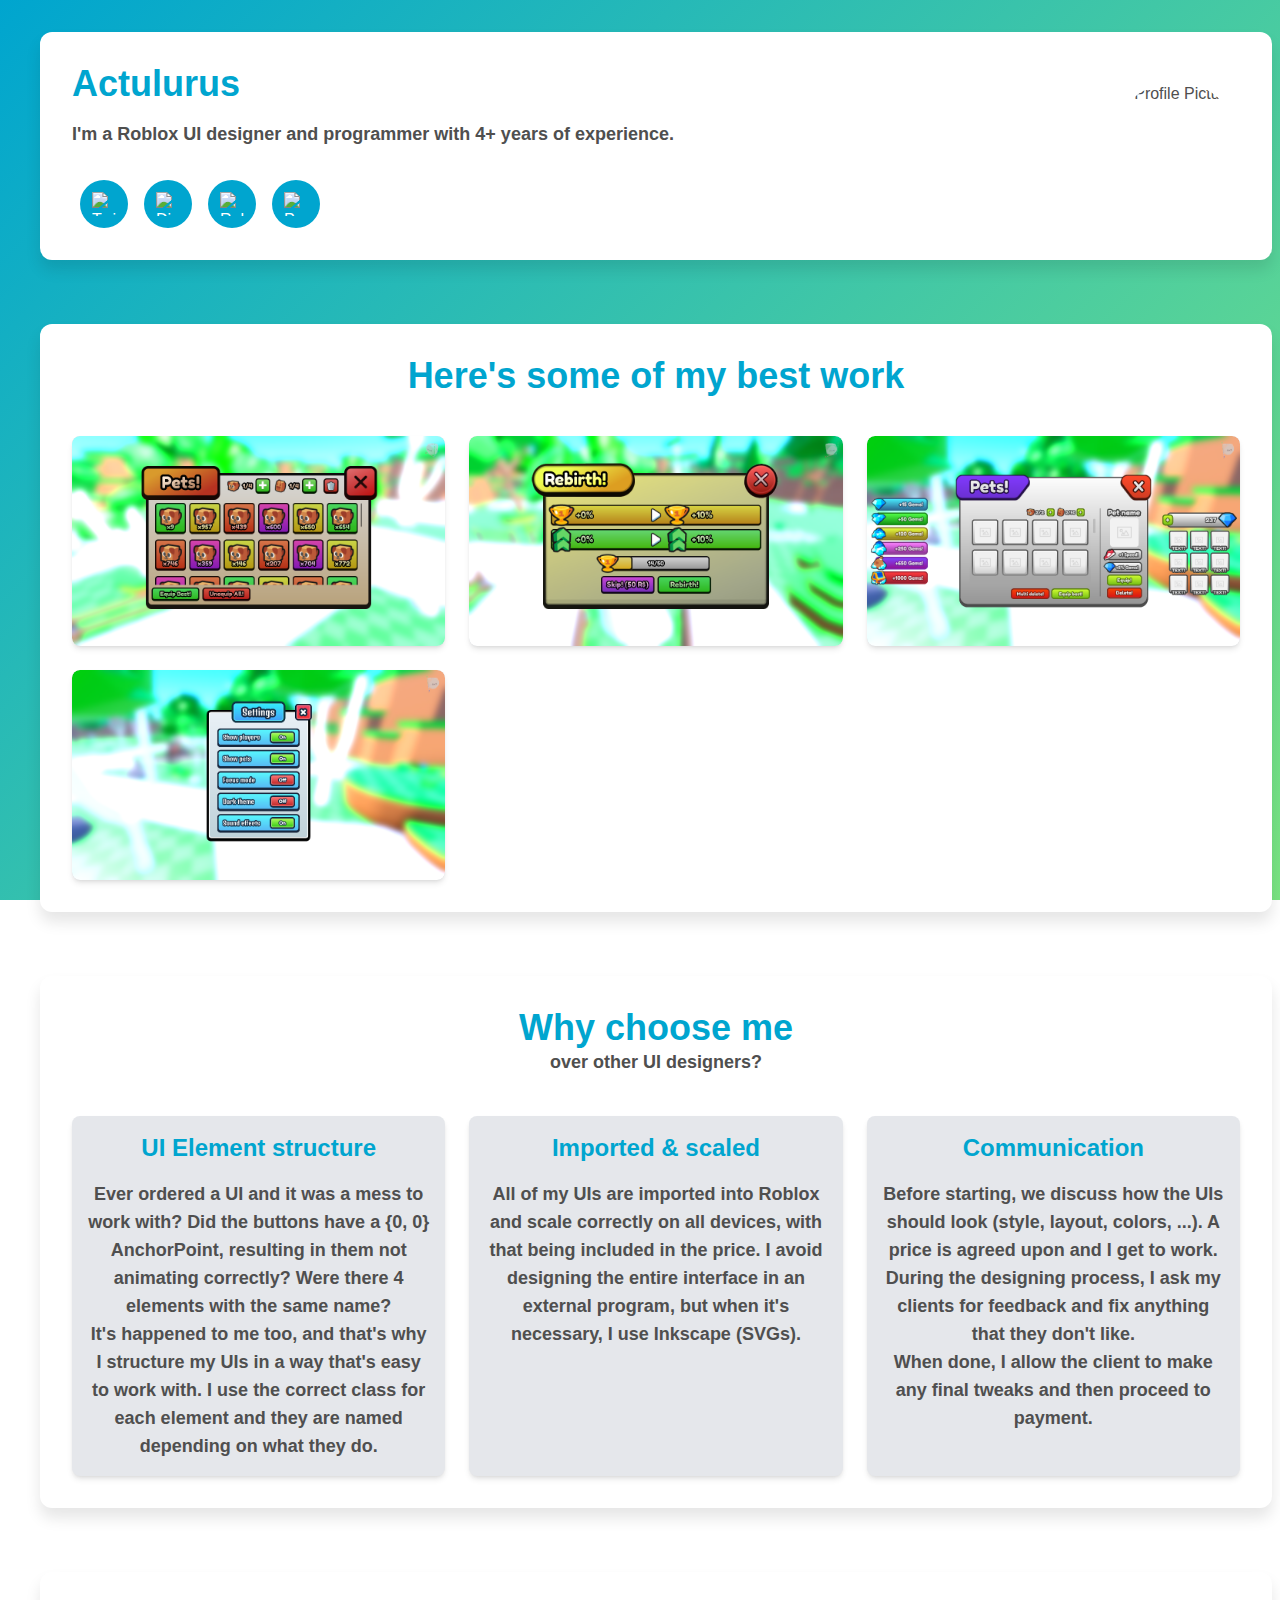
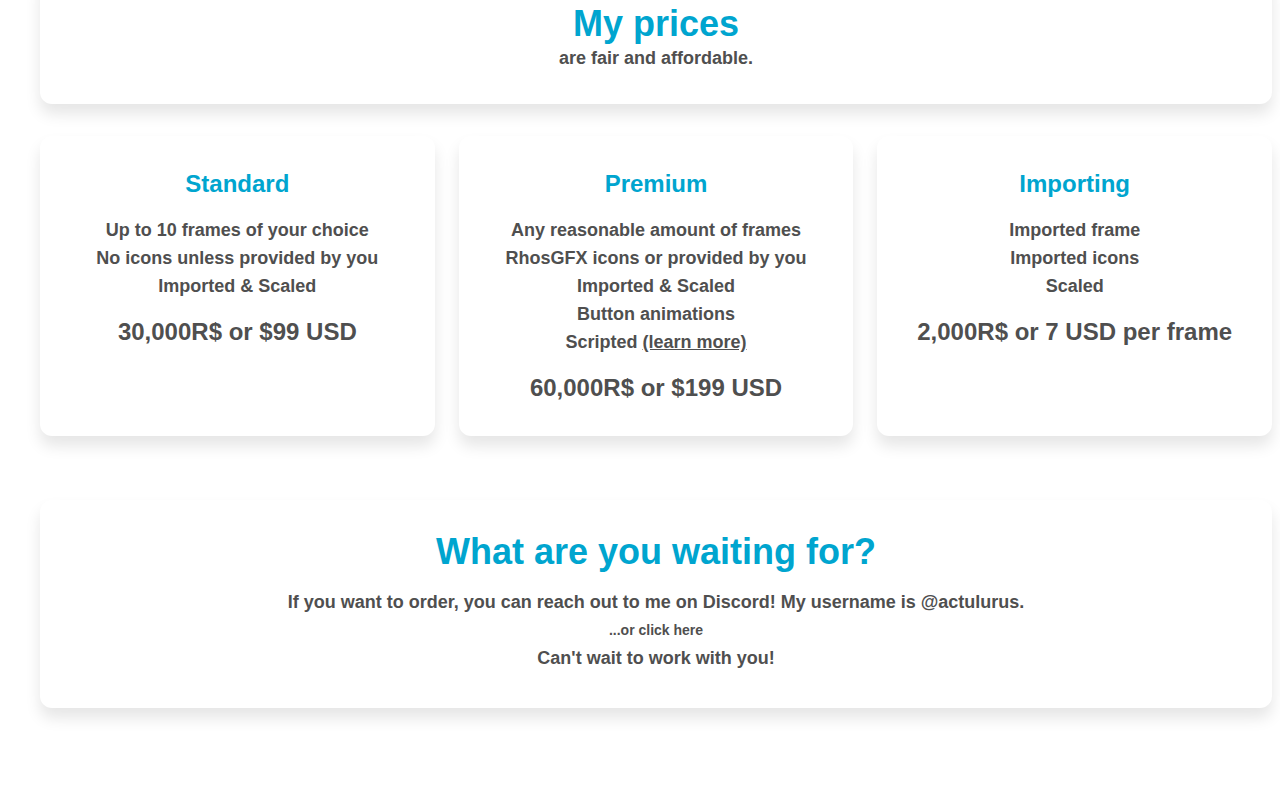
==== commit 0198dcdb: "Added UI images" ====
--- a/src/index.html
+++ b/src/index.html
@@ -115,22 +115,21 @@
                 <h2 class="text-4xl font-semibold text-center mb-10 primary-text">Here's some of my best work</h2>
                 <div class="grid grid-cols-1 md:grid-cols-2 lg:grid-cols-3 gap-6">
                     <div class="bg-gray-200 rounded-lg shadow-md overflow-hidden">
-                        <img src="https://picsum.photos/1920/1080"
-                            class="w-full object-cover object-center h-48 md:h-full rounded-lg">
-                    </div>
-                    <div class="bg-gray-200 rounded-lg shadow-md overflow-hidden">
-                        <img src="https://picsum.photos/1920/1080"
-                            class="w-full object-cover object-center h-48 md:h-full rounded-lg">
-                    </div>
-                    <div class="bg-gray-200 rounded-lg shadow-md overflow-hidden">
-                        <img src="https://picsum.photos/1920/1080"
-                            class="w-full object-cover object-center h-48 md:h-full rounded-lg">
-                    </div>
-                    <div class="bg-gray-200 rounded-lg shadow-md overflow-hidden">
-                        <img src="https://picsum.photos/1920/1080"
-                            class="w-full object-cover object-center h-48 md:h-full rounded-lg">
-                    </div>
-
+                        <img src="assets/images/petui2.png"
+                            class="w-full object-cover object-center h-48 md:h-full rounded-lg">
+                    </div>
+                    <div class="bg-gray-200 rounded-lg shadow-md overflow-hidden">
+                        <img src="assets/images/rebirthui1.png"
+                            class="w-full object-cover object-center h-48 md:h-full rounded-lg">
+                    </div>
+                    <div class="bg-gray-200 rounded-lg shadow-md overflow-hidden">
+                        <img src="assets/images/petui1.png"
+                            class="w-full object-cover object-center h-48 md:h-full rounded-lg">
+                    </div>
+                    <div class="bg-gray-200 rounded-lg shadow-md overflow-hidden">
+                        <img src="assets/images/settingsui1.png"
+                            class="w-full object-cover object-center h-48 md:h-full rounded-lg">
+                    </div>
                 </div>
             </div>
         </div>
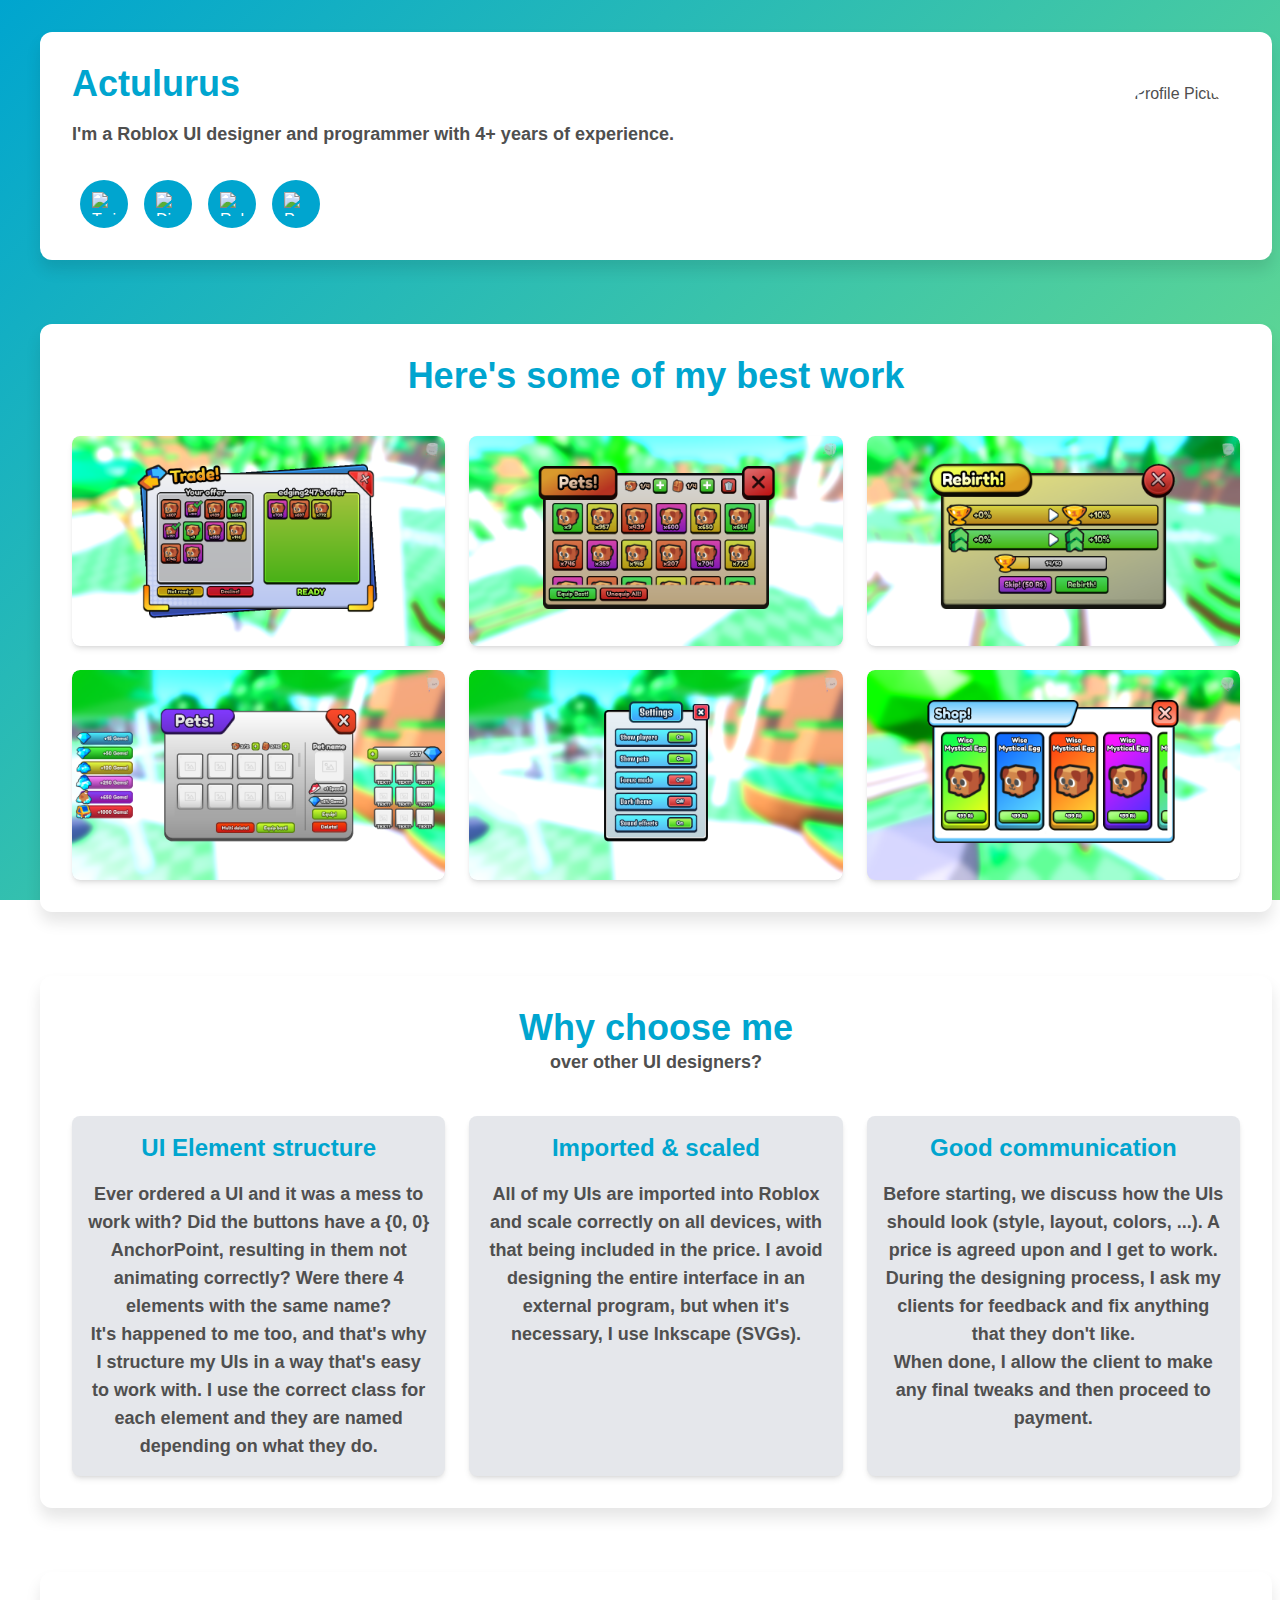
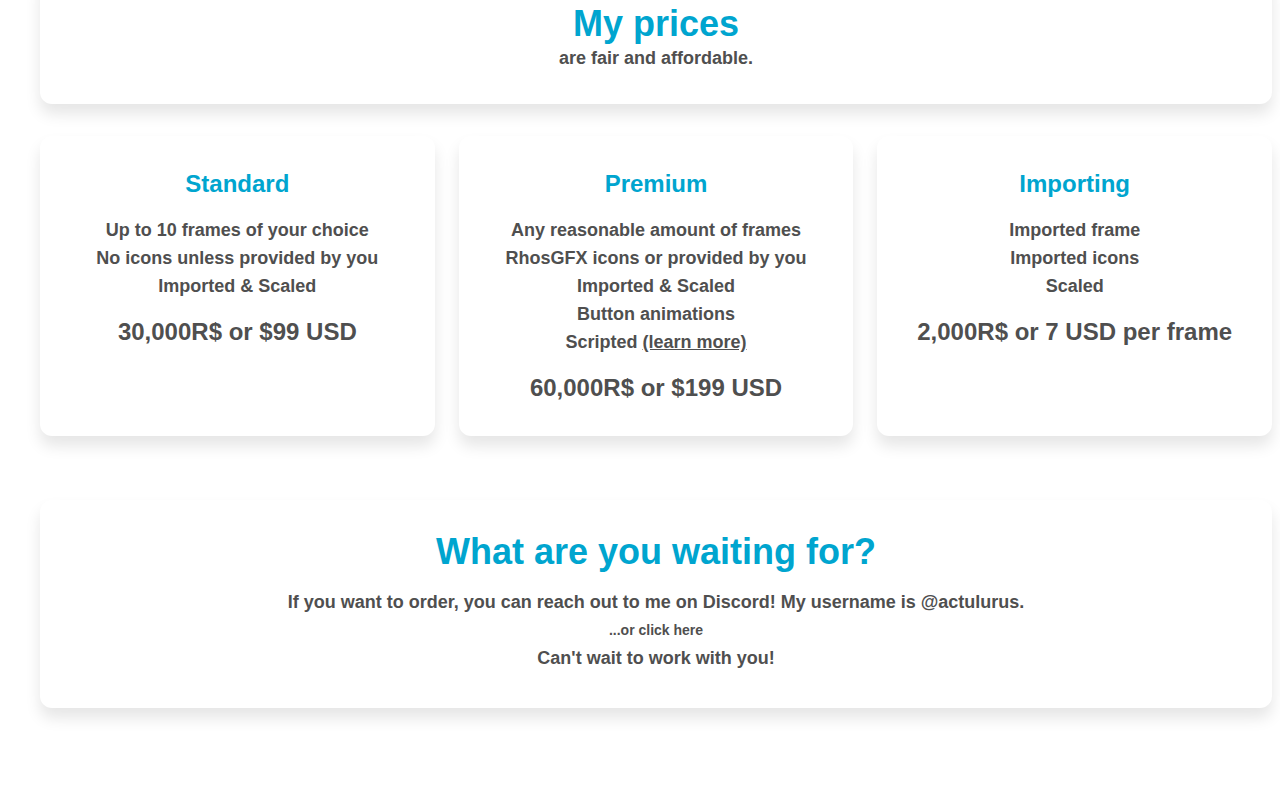
==== commit 66ff66df: "Added two more images" ====
--- a/src/index.html
+++ b/src/index.html
@@ -115,6 +115,10 @@
                 <h2 class="text-4xl font-semibold text-center mb-10 primary-text">Here's some of my best work</h2>
                 <div class="grid grid-cols-1 md:grid-cols-2 lg:grid-cols-3 gap-6">
                     <div class="bg-gray-200 rounded-lg shadow-md overflow-hidden">
+                        <img src="assets/images/tradeui1.png"
+                            class="w-full object-cover object-center h-48 md:h-full rounded-lg">
+                    </div>
+                    <div class="bg-gray-200 rounded-lg shadow-md overflow-hidden">
                         <img src="assets/images/petui2.png"
                             class="w-full object-cover object-center h-48 md:h-full rounded-lg">
                     </div>
@@ -128,6 +132,10 @@
                     </div>
                     <div class="bg-gray-200 rounded-lg shadow-md overflow-hidden">
                         <img src="assets/images/settingsui1.png"
+                            class="w-full object-cover object-center h-48 md:h-full rounded-lg">
+                    </div>
+                    <div class="bg-gray-200 rounded-lg shadow-md overflow-hidden">
+                        <img src="assets/images/shopui1.png"
                             class="w-full object-cover object-center h-48 md:h-full rounded-lg">
                     </div>
                 </div>
@@ -161,7 +169,7 @@
                         </p>
                     </div>
                     <div class="bg-gray-200 rounded-lg shadow-md overflow-hidden p-4">
-                        <h3 class="text-2xl font-semibold text-center mb-4 primary-text">Communication</h3>
+                        <h3 class="text-2xl font-semibold text-center mb-4 primary-text">Good communication</h3>
                         <p class="text-lg font-bold text-center">
                             Before starting, we discuss how the UIs should look (style, layout, colors, ...). A price is
                             agreed upon and I get to work.<br>
